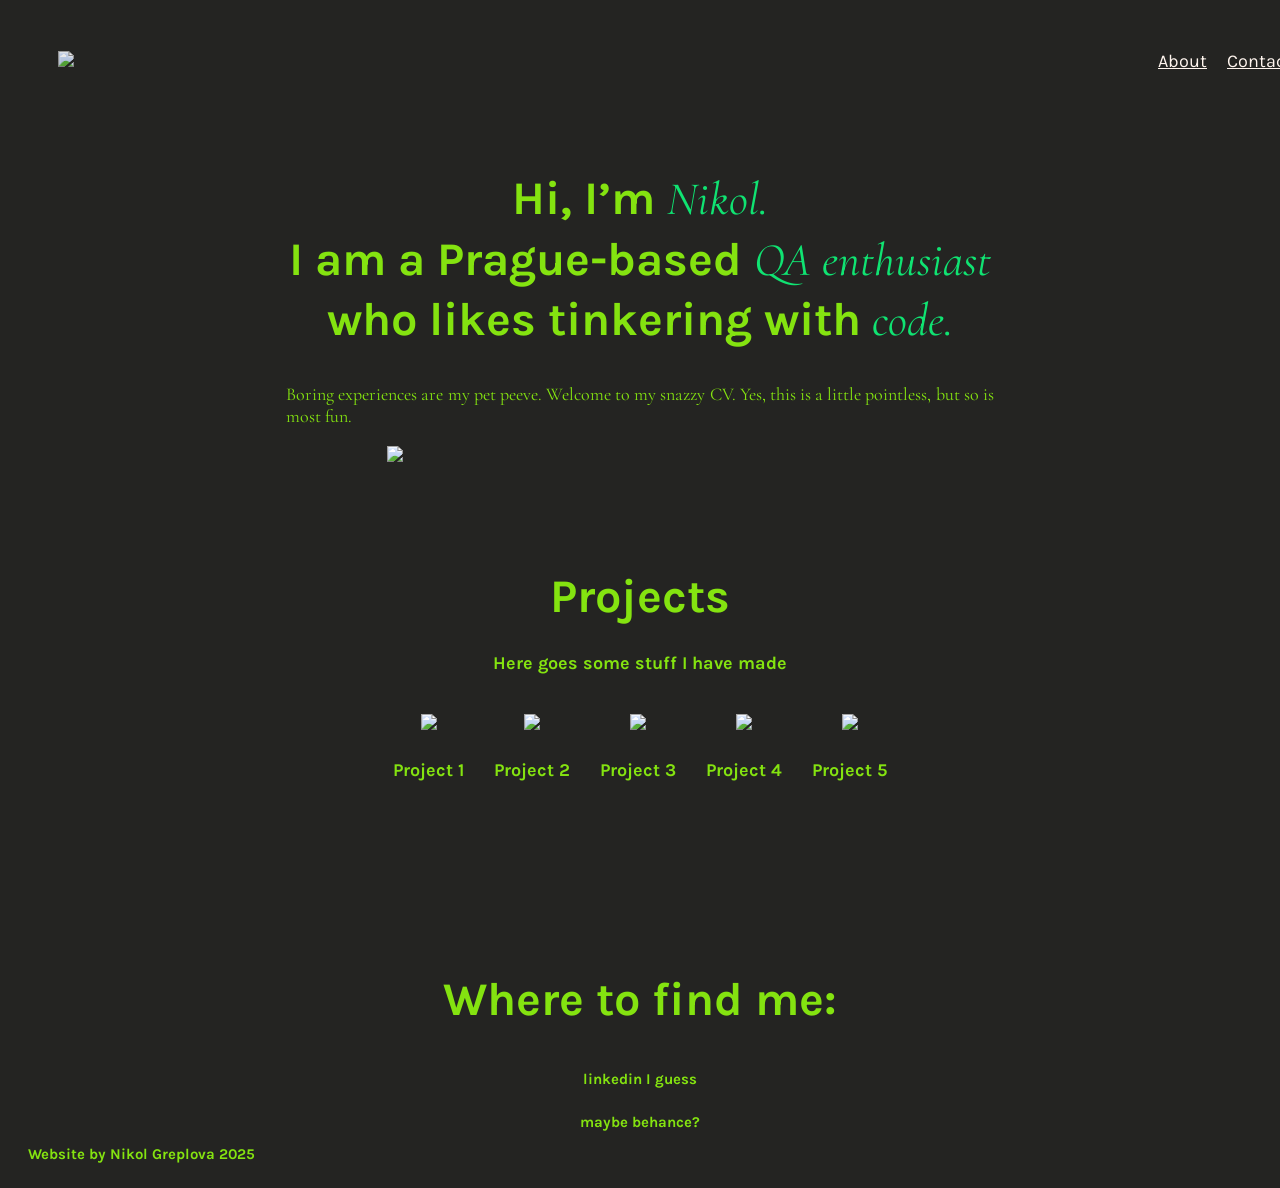
==== index.html @ 8e893d3a "Restart" ====
<!DOCTYPE html>
<html>
<head>
  <link href="./resources/css/index.css" type="text/css" rel="stylesheet">
  <link rel="preconnect" href="https://fonts.googleapis.com">
  <link rel="preconnect" href="https://fonts.gstatic.com" crossorigin>
  <link href="https://fonts.googleapis.com/css2?family=Cormorant+Garamond:ital,wght@0,300..700;1,300..700&family=Karla:ital,wght@0,200..800;1,200..800&display=swap" rel="stylesheet">
  <title>Nikol Greplova | QA Engineer</title>
</head>
<body>

  <div class="header">
    <div class="logo">
    <img src="../teacozy/resources/images/img-tea-cozy-logo.png"/>
    </div>
    <div class="links">
      <a href="#mission">About</a>
      <a href="#featured">Contact</a>
      <!-- <a href="#location">Locations</a> -->
    </div>
  </div>

  <main>
    <div id="mission">
        <div class="mission-text">
            <h2>Hi, I’m <span class="highlight">Nikol.</span><br> I am a Prague-based <span class="highlight">QA enthusiast</span><br> who likes tinkering with<span class="highlight"> code.</span></h2>
            <p>Boring experiences are my pet peeve. Welcome to my snazzy CV. Yes, this is a little pointless, but so is most fun.</p>
        </div>
    </div> <div id="divider"> <div class="divider-image"> <img src="/resources/wave.png"/>
        </div>
    </div>

    <div class="featured-container">
    <div id="featured">
      <h2>Projects</h2>
      <h4>Here goes some stuff I have made</h4>

      <div class="gallery">
        <div class="gallery-item">
            <img src="./resources/images/img-berryblitz.jpg"/>
            <h4>Project 1</h4>
        </div>
        <div class="gallery-item">
            <img src="./resources/images/img-spiced-rum.jpg"/>
            <h4>Project 2</h4>
        </div>
        <div class="gallery-item">
            <img src="./resources/images/img-donut.jpg">
            <h4>Project 3</h4>
        </div>
        <div class="gallery-item">
            <img src="./resources/images/img-myrtle-ave.jpg"/>
            <h4>Project 4</h4>
            </div> <div class="gallery-item">
                <img src="./resources/images/img-bedford-bizarre.jpg"/>
            <h4>Project 5</h4>
        </div>
      </div>
    </div></div>
    <div class="contact">
        <h2>Where to find me:</h2>
        <h5>linkedin I guess</h5>
        <h5>maybe behance?</h5>
    </div>
  </main>

  <footer>
    <h5>Website by Nikol Greplova 2025</h5>
  </footer>

</body>
</html>
---- resources/css/index.css ----
html {
    font-family: 'Karla';
    color: #84e310;
    font-size: 18px;
    background-color: #242422;
}

body {
    margin-top: 0px;
}

.highlight {
    font-family: 'Cormorant Garamond', serif;
    font-weight: 400;
    font-style: italic;
    color: #10e372
}

h2 {
    font-size: 2.6em;
    line-height: 1.3;
}

p {
    font-family: 'Cormorant Garamond';
}

/* Nav bar header: */

.header {
    width: 100%;
    height: auto;
    display: inline-flex;
    background-color: #242422;
    /* border-bottom: 1px solid #10e372; */
    justify-content: space-between;
    align-items: center;
    position: static;
    padding: 40px;
    /* z-index: 10; */
}

.logo img {
    height: 50px;
    opacity: 0.9;
    align-items: center;
    padding-left: 10px;
}

.links {
    display: inline-flex;
    justify-content: space-between;
    align-items: center;
    padding-right: 10px;
}

.links a {
    padding: 10px;
    color: seashell;
}

/* Mission section */

#mission {
    /* padding-top: 20px; */
    display: flex;
    justify-content: center;
}

.mission-text {
    display: flex;
    flex-direction: column;
    justify-content: center;
    align-items: center;
    text-align: center;
    width: 70%;
    height: fit-content;
    /* padding: 5%; */
    background-color:#242422;
}

.mission-text p {
    width: 80%;
    text-align: justify;
}

.mission-text h2 {
    margin-top: 1em;
    margin-bottom: 0.3em;
}

/* Little Image divider */

#divider {
    display:flex;
    justify-content: center;
    align-items: center;
    width: 100%;
    height: fit-content;
}

.divider-image {
    width: 40%;
    height: fit-content;
}

.divider-image img {
    justify-content: center;
    max-width: 100%;
    height: auto;
}

/* Featured section */

.featured-container {
    display: flex;
    width: 100%;
    justify-content: center;
}

#featured {
    margin-top: 100px;
    display: flex;
    justify-content: center;
    flex-direction: column;
    text-align: center;
    width: 1000px;
    align-content: center;
    align-items: center;
}

#featured h2 {
    margin: 0;
}

#featured h3 {
    margin-top: 10px;
}

.gallery {
    display: inline-flex;
    justify-content: center;
    flex-wrap: wrap;
    align-content: center;
    margin-bottom: 100px;
}

.gallery-item {
    justify-content: center;
    padding: 15px;
}

.gallery-item img {
    width: 300px;
}

/* Locations */

#location {
    display: flex;
    width: 100%;
    justify-content: center;
}

.location-image {
    display: flex;
    flex-direction: column;
    justify-content: center;
    text-align: center;
    background-image: url("../images/img-locations-background.jpg");
    height: 500px;
    width: 1200px;
}

.location-boxes {
    display: inline-flex;
    justify-content: center;
    
}

.loc-text {
    width: 300px;
    padding: 20px;
    margin: 20px;
    background-color: #242422;
}

/* Contact info: */

.contact {
    text-align: center;
    margin-top: 50px;
    height: 150px;
}

/* Footer: */
footer {
    padding-left: 20px;
    text-align: left;
}
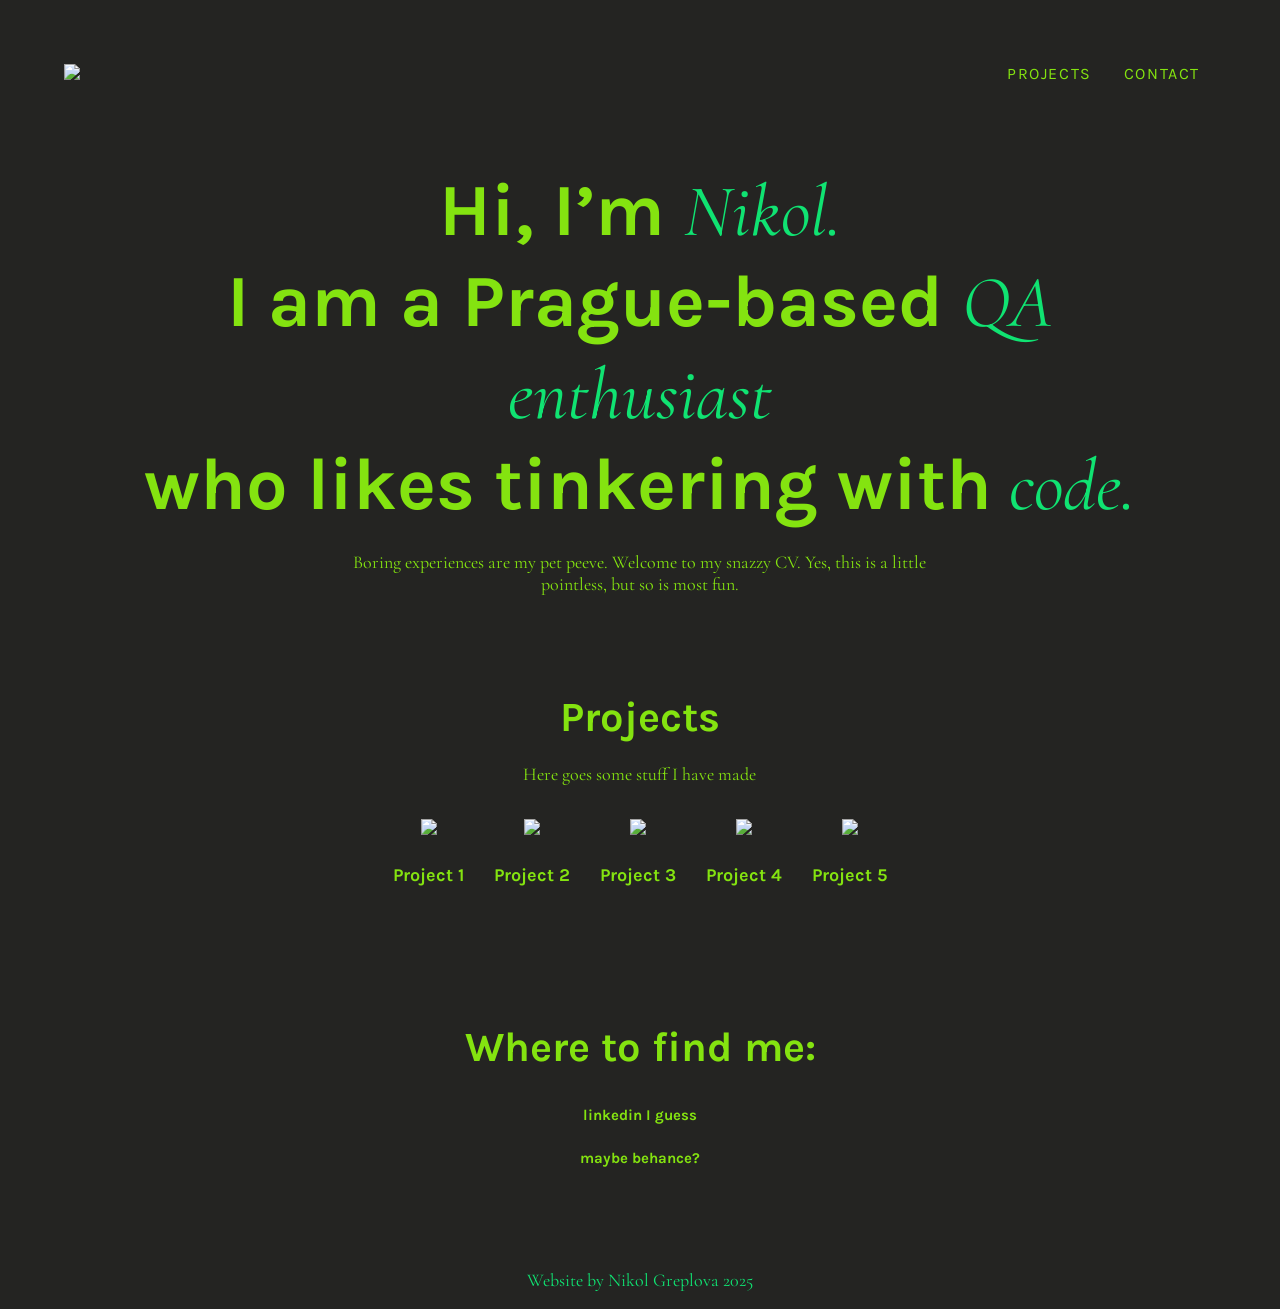
==== commit 312c7b35: "Restructuring CSS file" ====
--- a/index.html
+++ b/index.html
@@ -14,58 +14,60 @@
     <img src="../teacozy/resources/images/img-tea-cozy-logo.png"/>
     </div>
     <div class="links">
-      <a href="#mission">About</a>
-      <a href="#featured">Contact</a>
+      <a href="#projects">PROJECTS</a>
+      <a href="#contact">CONTACT</a>
       <!-- <a href="#location">Locations</a> -->
     </div>
   </div>
 
   <main>
-    <div id="mission">
-        <div class="mission-text">
-            <h2>Hi, I’m <span class="highlight">Nikol.</span><br> I am a Prague-based <span class="highlight">QA enthusiast</span><br> who likes tinkering with<span class="highlight"> code.</span></h2>
+    <div id="about">
+        <div class="block">
+            <h1>Hi, I’m <span class="highlight">Nikol.</span><br> I am a Prague-based <span class="highlight">QA enthusiast</span><br> who likes tinkering with<span class="highlight"> code.</span></h2>
             <p>Boring experiences are my pet peeve. Welcome to my snazzy CV. Yes, this is a little pointless, but so is most fun.</p>
         </div>
-    </div> <div id="divider"> <div class="divider-image"> <img src="/resources/wave.png"/>
+    </div> 
+
+    <div id="projects">
+        <div class="block">
+          <h2>Projects</h2>
+          <p>Here goes some stuff I have made</p>
+
+          <div class="gallery">
+            <div class="gallery-item">
+                <img src="./resources/images/img-berryblitz.jpg"/>
+                <h4>Project 1</h4>
+            </div>
+            <div class="gallery-item">
+                <img src="./resources/images/img-spiced-rum.jpg"/>
+                <h4>Project 2</h4>
+            </div>
+            <div class="gallery-item">
+                <img src="./resources/images/img-donut.jpg">
+                <h4>Project 3</h4>
+            </div>
+            <div class="gallery-item">
+                <img src="./resources/images/img-myrtle-ave.jpg"/>
+                <h4>Project 4</h4>
+            </div> <div class="gallery-item">
+                <img src="./resources/images/img-bedford-bizarre.jpg"/>
+                <h4>Project 5</h4>
+            </div>
+          </div>
+
         </div>
     </div>
 
-    <div class="featured-container">
-    <div id="featured">
-      <h2>Projects</h2>
-      <h4>Here goes some stuff I have made</h4>
-
-      <div class="gallery">
-        <div class="gallery-item">
-            <img src="./resources/images/img-berryblitz.jpg"/>
-            <h4>Project 1</h4>
-        </div>
-        <div class="gallery-item">
-            <img src="./resources/images/img-spiced-rum.jpg"/>
-            <h4>Project 2</h4>
-        </div>
-        <div class="gallery-item">
-            <img src="./resources/images/img-donut.jpg">
-            <h4>Project 3</h4>
-        </div>
-        <div class="gallery-item">
-            <img src="./resources/images/img-myrtle-ave.jpg"/>
-            <h4>Project 4</h4>
-            </div> <div class="gallery-item">
-                <img src="./resources/images/img-bedford-bizarre.jpg"/>
-            <h4>Project 5</h4>
-        </div>
-      </div>
-    </div></div>
-    <div class="contact">
+    <div id="contact">
         <h2>Where to find me:</h2>
         <h5>linkedin I guess</h5>
         <h5>maybe behance?</h5>
     </div>
+
   </main>
 
   <footer>
-    <h5>Website by Nikol Greplova 2025</h5>
+    <p>Website by Nikol Greplova 2025</p>
   </footer>
 
 </body>
--- a/resources/css/index.css
+++ b/resources/css/index.css
@@ -1,140 +1,121 @@
+:root {
+    --font-main: 'Karla', sans-serif;
+    --font-secondary: 'Cormorant Garamond';
+    --color-background: #242422;
+    --color-primary: #84e310;
+    --color-secondary: #10e372;
+}
+
 html {
-    font-family: 'Karla';
-    color: #84e310;
-    font-size: 18px;
-    background-color: #242422;
+    font-size: 100%; /*Accessibility thing, respects users preferences, 16px by default*/
 }
 
 body {
-    margin-top: 0px;
+    margin: 0px;
+    font-family: var(--font-main);
+    font-size: 1.125rem; 
+    color: var(--color-primary);
+    background-color: var(--color-background);
+    text-align: center;
 }
 
 .highlight {
-    font-family: 'Cormorant Garamond', serif;
+    font-family: var(--font-secondary);
     font-weight: 400;
     font-style: italic;
-    color: #10e372
+    color: var(--color-secondary)
+}
+
+h1 {
+    font-size: 4.6rem;
+    line-height: 5.7rem;
 }
 
 h2 {
-    font-size: 2.6em;
-    line-height: 1.3;
+    font-size: 2.6rem;
 }
 
 p {
-    font-family: 'Cormorant Garamond';
+    font-family: var(--font-secondary);
 }
 
 /* Nav bar header: */
 
 .header {
-    width: 100%;
     height: auto;
-    display: inline-flex;
-    background-color: #242422;
-    /* border-bottom: 1px solid #10e372; */
+    display: flex;
     justify-content: space-between;
     align-items: center;
     position: static;
-    padding: 40px;
-    /* z-index: 10; */
+    padding: 3rem;
 }
 
 .logo img {
     height: 50px;
-    opacity: 0.9;
-    align-items: center;
-    padding-left: 10px;
+    padding-left: 1rem;
 }
 
 .links {
     display: inline-flex;
     justify-content: space-between;
     align-items: center;
-    padding-right: 10px;
+    padding-right: 1rem;
 }
 
 .links a {
-    padding: 10px;
-    color: seashell;
+    color: var(--color-primary);
+    text-decoration: none;
+    font-family: var(--font-main);
+    font-size: 1rem;
+    letter-spacing: 0.1rem;
+    padding: 1rem;
 }
 
-/* Mission section */
-
-#mission {
-    /* padding-top: 20px; */
-    display: flex;
-    justify-content: center;
+.links a:hover {
+    color: var(--color-secondary);
 }
 
-.mission-text {
+/* General block styling */
+
+.block {
     display: flex;
     flex-direction: column;
     justify-content: center;
     align-items: center;
     text-align: center;
-    width: 70%;
+    width: 80%;
     height: fit-content;
-    /* padding: 5%; */
     background-color:#242422;
 }
 
-.mission-text p {
-    width: 80%;
-    text-align: justify;
+.block p {
+    width: 60%;
 }
 
-.mission-text h2 {
-    margin-top: 1em;
-    margin-bottom: 0.3em;
-}
 
-/* Little Image divider */
+/* About section */
 
-#divider {
-    display:flex;
-    justify-content: center;
-    align-items: center;
-    width: 100%;
-    height: fit-content;
-}
-
-.divider-image {
-    width: 40%;
-    height: fit-content;
-}
-
-.divider-image img {
-    justify-content: center;
-    max-width: 100%;
-    height: auto;
-}
-
-/* Featured section */
-
-.featured-container {
+#about {
     display: flex;
-    width: 100%;
     justify-content: center;
 }
 
-#featured {
-    margin-top: 100px;
+#about h1 {
+    margin-top: 1.2rem;
+    margin-bottom: 0.1rem;
+}
+
+
+/* Projects section */
+
+#projects {
     display: flex;
     justify-content: center;
-    flex-direction: column;
-    text-align: center;
-    width: 1000px;
-    align-content: center;
-    align-items: center;
 }
 
-#featured h2 {
-    margin: 0;
-}
-
-#featured h3 {
-    margin-top: 10px;
+#projects h2 {
+    margin-top: 5rem;
+    margin-bottom: 0.3rem;
 }
 
 .gallery {
@@ -142,7 +123,7 @@
     justify-content: center;
     flex-wrap: wrap;
     align-content: center;
-    margin-bottom: 100px;
+    margin-bottom: 3rem;
 }
 
 .gallery-item {
@@ -154,40 +135,9 @@
     width: 300px;
 }
 
-/* Locations */
-
-#location {
-    display: flex;
-    width: 100%;
-    justify-content: center;
-}
-
-.location-image {
-    display: flex;
-    flex-direction: column;
-    justify-content: center;
-    text-align: center;
-    background-image: url("../images/img-locations-background.jpg");
-    height: 500px;
-    width: 1200px;
-}
-
-.location-boxes {
-    display: inline-flex;
-    justify-content: center;
-    
-}
-
-.loc-text {
-    width: 300px;
-    padding: 20px;
-    margin: 20px;
-    background-color: #242422;
-}
-
 /* Contact info: */
 
-.contact {
+#contact {
     text-align: center;
     margin-top: 50px;
     height: 150px;
@@ -195,6 +145,7 @@
 
 /* Footer: */
 footer {
-    padding-left: 20px;
-    text-align: left;
+    margin-top: 6rem;
+    color: var(--color-secondary);
+    font-family: var(--font-secondary);
 }
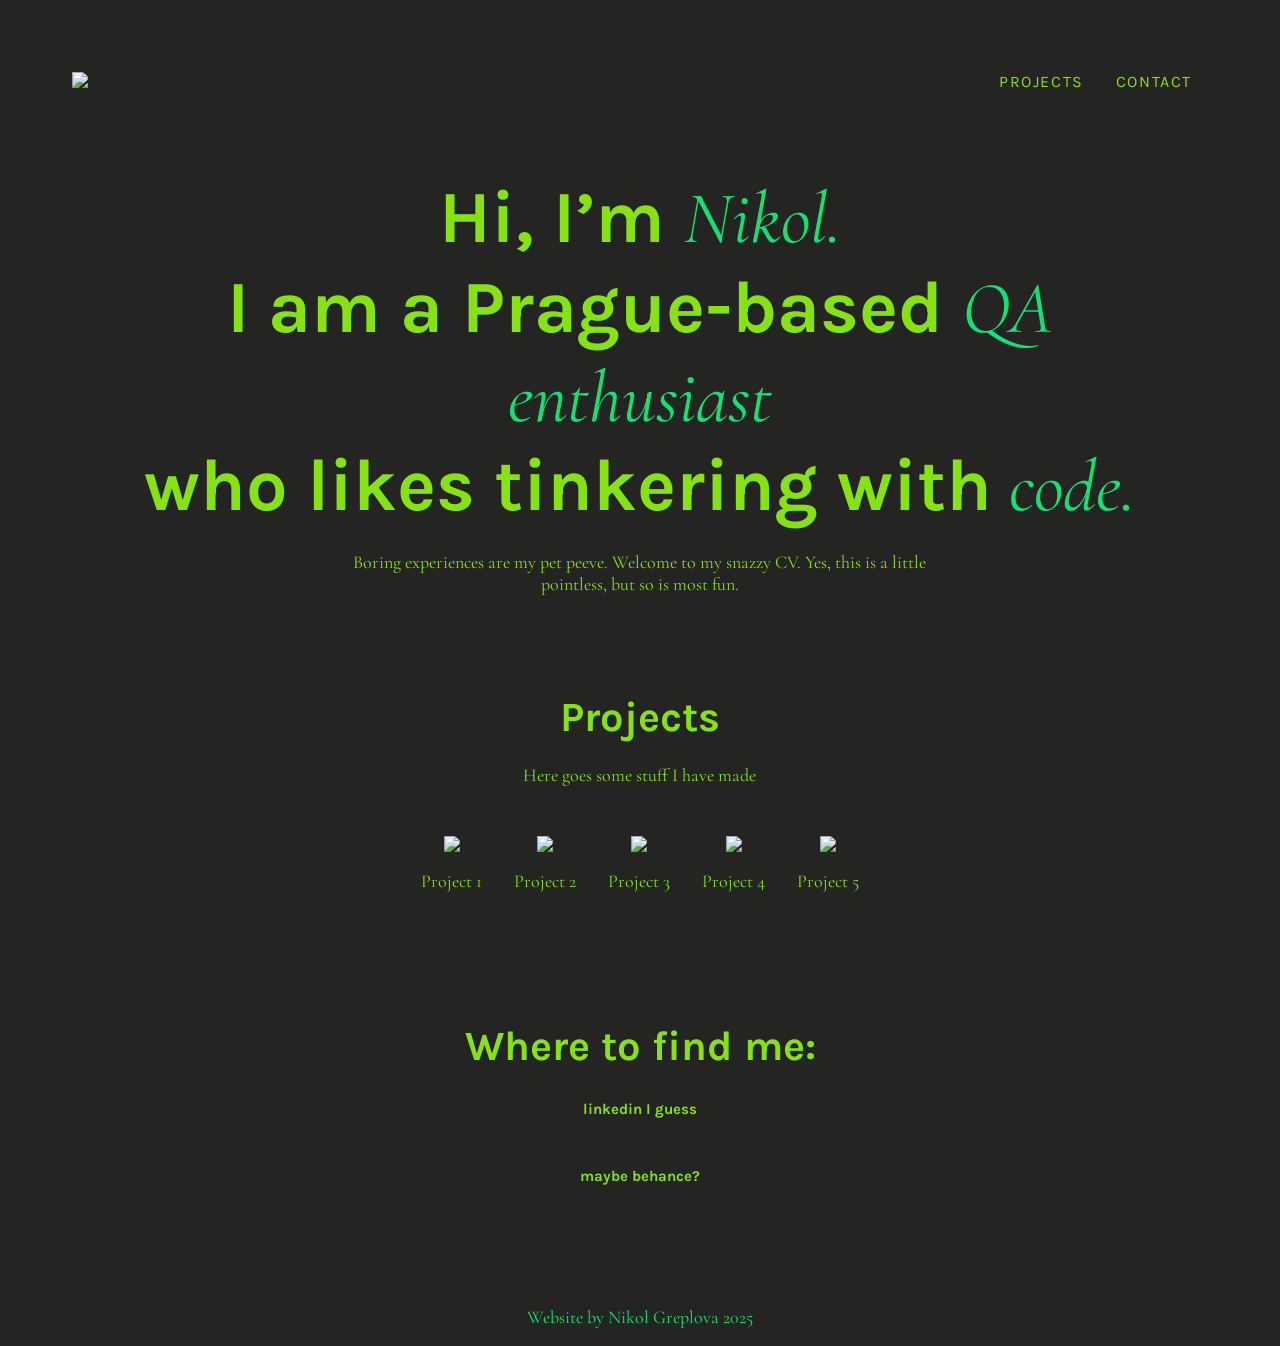
==== commit 6001b5a6: "Small CSS fixes" ====
--- a/index.html
+++ b/index.html
@@ -36,22 +36,22 @@
           <div class="gallery">
             <div class="gallery-item">
                 <img src="./resources/images/img-berryblitz.jpg"/>
-                <h4>Project 1</h4>
+                <p>Project 1</p>
             </div>
             <div class="gallery-item">
                 <img src="./resources/images/img-spiced-rum.jpg"/>
-                <h4>Project 2</h4>
+                <p>Project 2</p>
             </div>
             <div class="gallery-item">
                 <img src="./resources/images/img-donut.jpg">
-                <h4>Project 3</h4>
+                <p>Project 3</p>
             </div>
             <div class="gallery-item">
                 <img src="./resources/images/img-myrtle-ave.jpg"/>
-                <h4>Project 4</h4>
+                <p>Project 4</p>
             </div> <div class="gallery-item">
                 <img src="./resources/images/img-bedford-bizarre.jpg"/>
-                <h4>Project 5</h4>
+                <p>Project 5</p>
             </div>
           </div>
 
--- a/resources/css/index.css
+++ b/resources/css/index.css
@@ -11,7 +11,6 @@
 }
 
 body {
-    margin: 0px;
     font-family: var(--font-main);
     font-size: 1.125rem; 
     color: var(--color-primary);
@@ -28,11 +27,13 @@
 
 h1 {
     font-size: 4.6rem;
-    line-height: 5.7rem;
+    line-height: 1.2;
 }
 
 h2 {
     font-size: 2.6rem;
+    margin-top: 5rem;
+    margin-bottom: 0.3rem;
 }
 
 p {
@@ -46,12 +47,11 @@
     display: flex;
     justify-content: space-between;
     align-items: center;
-    position: static;
     padding: 3rem;
 }
 
 .logo img {
-    height: 50px;
+    height: auto;
     padding-left: 1rem;
 }
 
@@ -68,11 +68,12 @@
     font-family: var(--font-main);
     font-size: 1rem;
     letter-spacing: 0.1rem;
-    padding: 1rem;
+    padding: 1rem; /* Space between individual items */
 }
 
 .links a:hover {
     color: var(--color-secondary);
+    transition: color 0.2s ease-in-out;
 }
 
 /* General block styling */
@@ -80,70 +81,57 @@
 .block {
     display: flex;
     flex-direction: column;
-    justify-content: center;
     align-items: center;
-    text-align: center;
-    width: 80%;
+    margin: 0 auto; /* Centering block element itself */
+    width: 80%; /* Later remake to max width limit with media responsive width */
     height: fit-content;
-    background-color:#242422;
 }
 
 .block p {
-    width: 60%;
+    width: 60%; /* Aesthetic decision */
 }
 
-
 /* About section */
-
-#about {
-    display: flex;
-    justify-content: center;
-}
 
 #about h1 {
     margin-top: 1.2rem;
     margin-bottom: 0.1rem;
 }
 
-
 /* Projects section */
-
-#projects {
-    display: flex;
-    justify-content: center;
-}
-
-#projects h2 {
-    margin-top: 5rem;
-    margin-bottom: 0.3rem;
-}
 
 .gallery {
     display: inline-flex;
     justify-content: center;
     flex-wrap: wrap;
+    gap: 2rem;
     align-content: center;
-    margin-bottom: 3rem;
+    margin: 2rem;
 }
 
 .gallery-item {
+    height: auto;
+    display: flex;
+    align-items: center;
+    flex-direction: column;
     justify-content: center;
-    padding: 15px;
 }
 
-.gallery-item img {
-    width: 300px;
+.gallery-item p {
+    width: auto;
 }
 
 /* Contact info: */
 
 #contact {
+    display: flex;
+    justify-content: center;
+    flex-direction: column;
     text-align: center;
-    margin-top: 50px;
-    height: 150px;
 }
 
 /* Footer: */
+
 footer {
     margin-top: 6rem;
     color: var(--color-secondary);
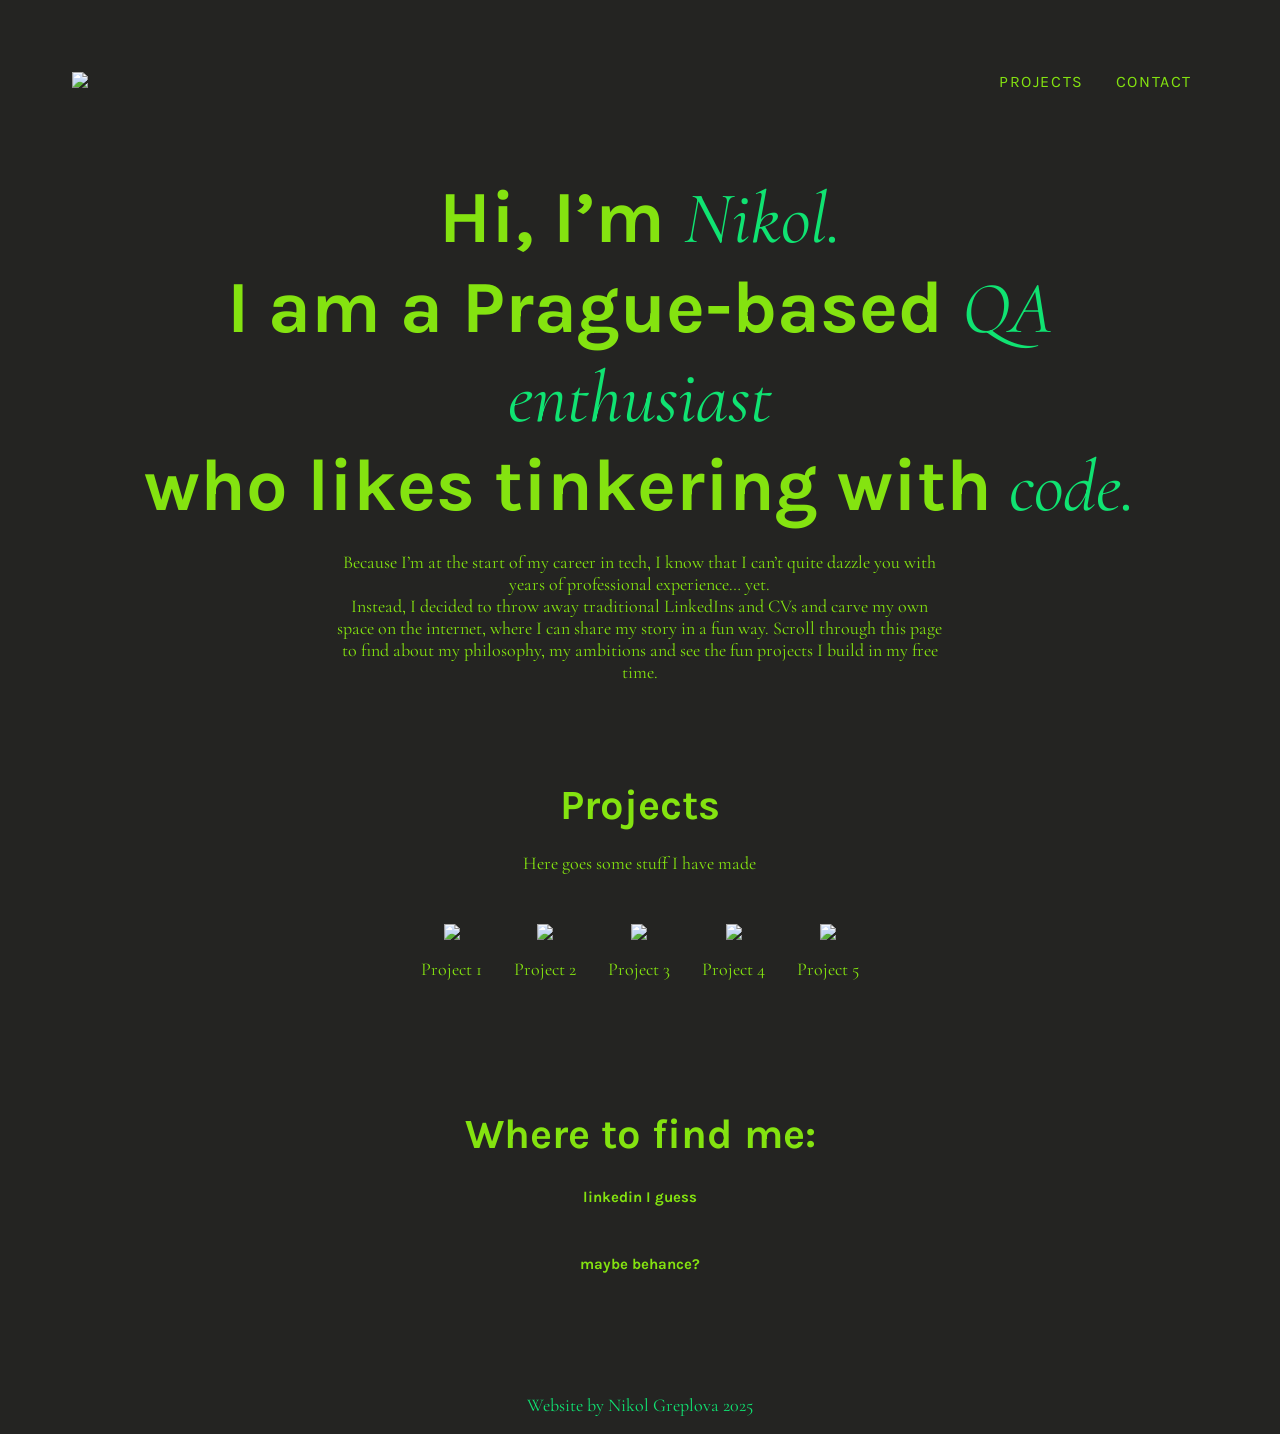
==== commit cdbfda7f: "Copy changes" ====
--- a/index.html
+++ b/index.html
@@ -24,7 +24,7 @@
     <div id="about">
         <div class="block">
             <h1>Hi, I’m <span class="highlight">Nikol.</span><br> I am a Prague-based <span class="highlight">QA enthusiast</span><br> who likes tinkering with<span class="highlight"> code.</span></h2>
-            <p>Boring experiences are my pet peeve. Welcome to my snazzy CV. Yes, this is a little pointless, but so is most fun.</p>
+            <p>Because I’m at the start of my career in tech, I know that I can’t quite dazzle you with years of professional experience… yet. <br>Instead, I decided to throw away traditional LinkedIns and CVs and carve my own space on the internet, where I can share my story in a fun way. Scroll through this page to find about my philosophy, my ambitions and see the fun projects I build in my free time.</p>
         </div>
     </div> 
 
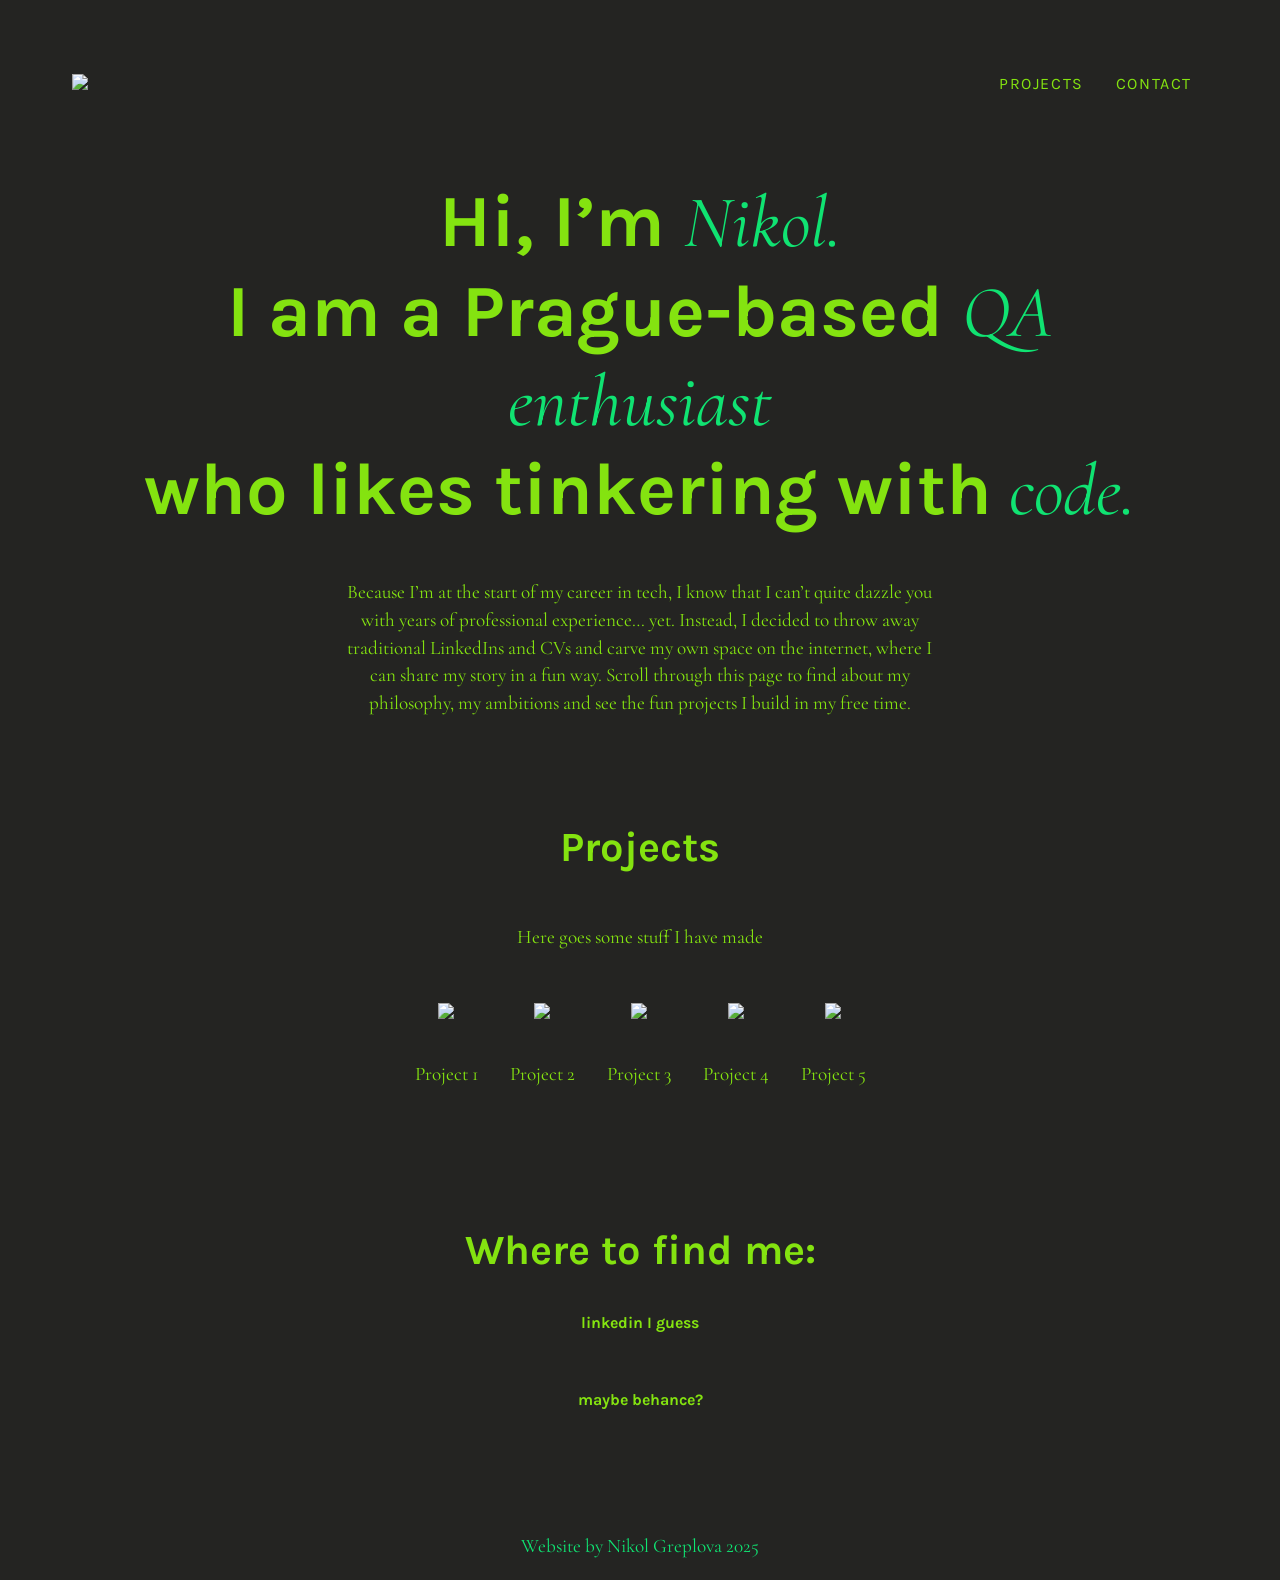
==== commit a41cc677: "Typography changes" ====
--- a/index.html
+++ b/index.html
@@ -24,7 +24,7 @@
     <div id="about">
         <div class="block">
             <h1>Hi, I’m <span class="highlight">Nikol.</span><br> I am a Prague-based <span class="highlight">QA enthusiast</span><br> who likes tinkering with<span class="highlight"> code.</span></h2>
-            <p>Because I’m at the start of my career in tech, I know that I can’t quite dazzle you with years of professional experience… yet. <br>Instead, I decided to throw away traditional LinkedIns and CVs and carve my own space on the internet, where I can share my story in a fun way. Scroll through this page to find about my philosophy, my ambitions and see the fun projects I build in my free time.</p>
+            <p>Because I’m at the start of my career in tech, I know that I can’t quite dazzle you with years of professional experience… yet. Instead, I decided to throw away traditional LinkedIns and CVs and carve my own space on the internet, where I can share my story in a fun way. Scroll through this page to find about my philosophy, my ambitions and see the fun projects I build in my free time.</p>
         </div>
     </div> 
 
--- a/resources/css/index.css
+++ b/resources/css/index.css
@@ -12,7 +12,8 @@
 
 body {
     font-family: var(--font-main);
-    font-size: 1.125rem; 
+    font-size: 1.2rem; 
+    line-height: 1.45;
     color: var(--color-primary);
     background-color: var(--color-background);
     text-align: center;
@@ -88,6 +89,7 @@
 }
 
 .block p {
+    margin-top: 2.6rem;
     width: 60%; /* Aesthetic decision */
 }
 
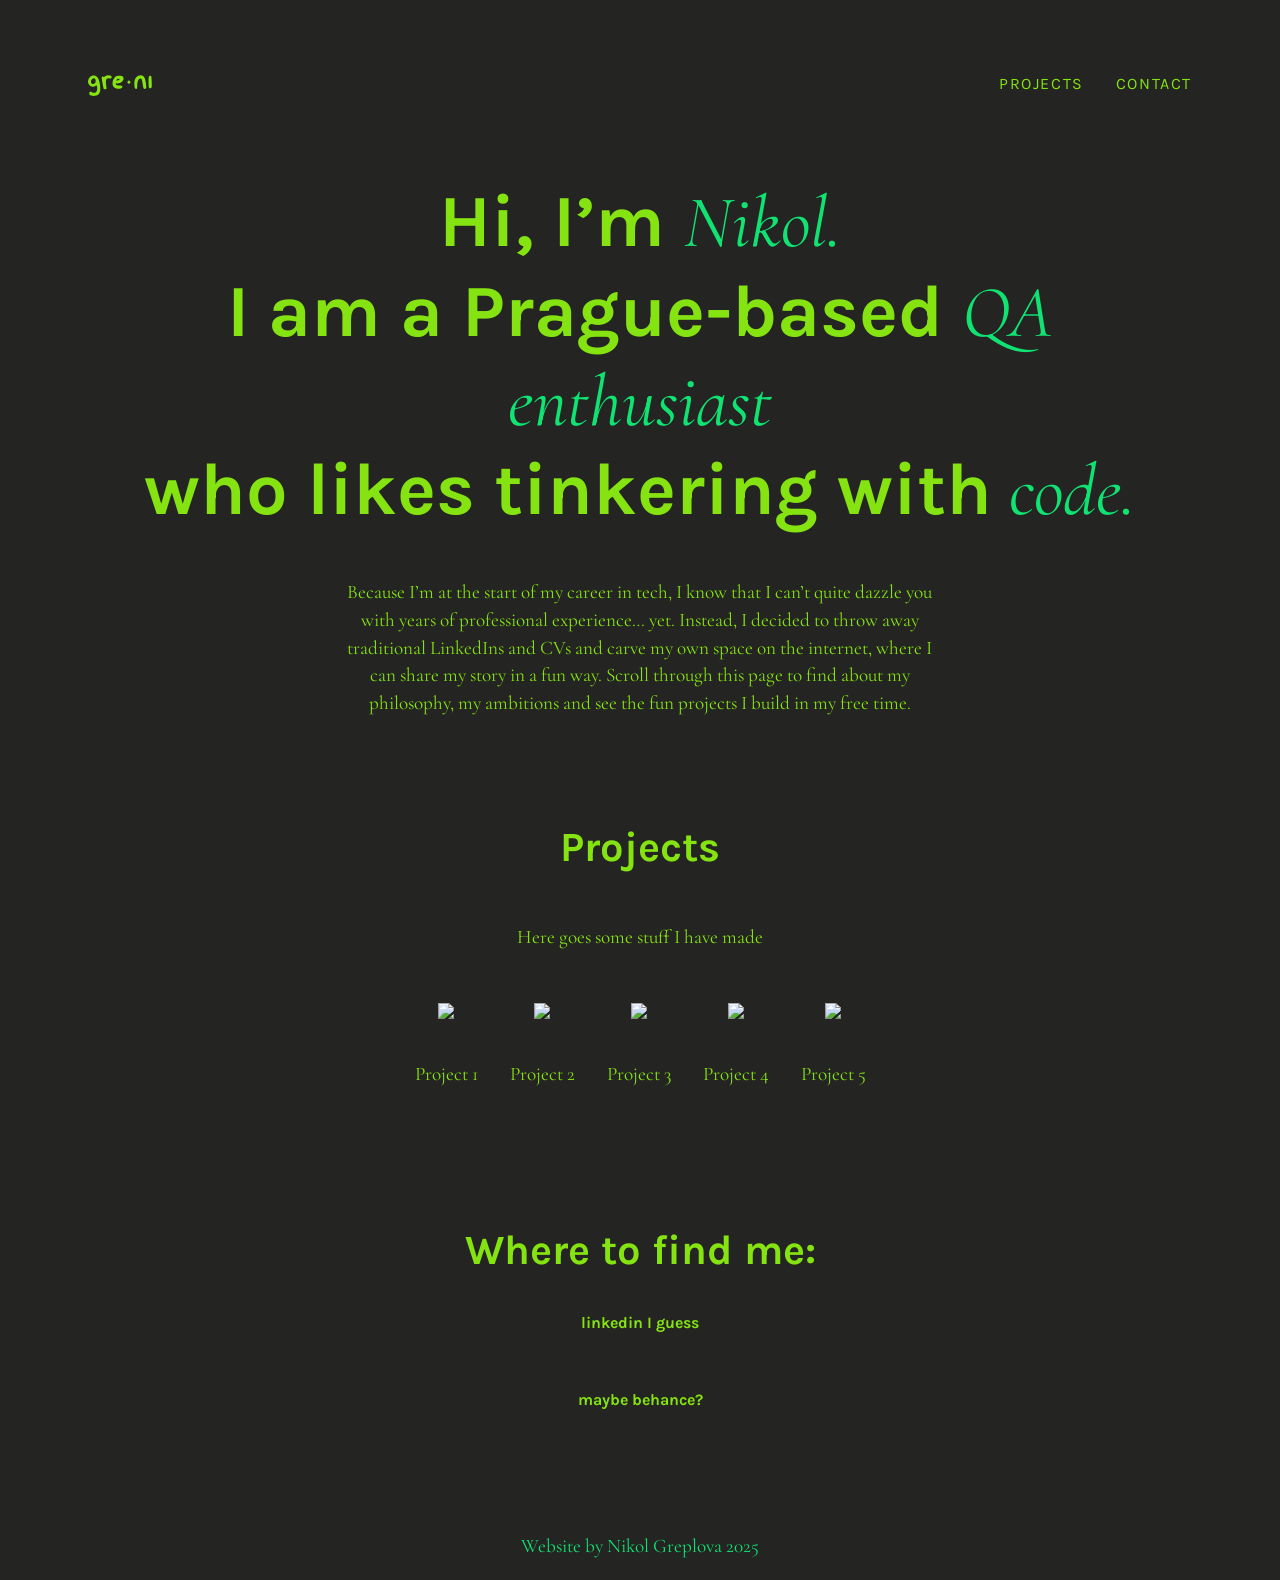
==== commit 1af18cc5: "Logo" ====
--- a/index.html
+++ b/index.html
@@ -11,7 +11,13 @@
 
   <div class="header">
     <div class="logo">
-    <img src="../teacozy/resources/images/img-tea-cozy-logo.png"/>
+      <svg height="321" viewBox="0 0 985 321" xmlns="http://www.w3.org/2000/svg"><path d="M897.804 159.214C898.353 167.64 898.812 175.609 899.426 183.567C899.884 189.498 899.063 195.234 896.834 200.695C892.712 210.794 882.401 214.535 869.256 211.004C861.681 208.97 856.898 204.609 855.121 196.621C848.979 169.009 844.749 141.068 840.265 113.166C837.944 98.7217 835.333 84.324 831.986 70.0774C831.232 66.865 830.315 63.6408 828.409 60.8041C820.236 48.6419 810.422 46.3634 797.466 53.3568C780.365 62.5881 771.66 77.7475 766.82 95.7974C761.429 115.9 760.2 136.476 759.914 157.131C759.743 169.455 759.915 181.779 757.818 193.98C757.425 196.265 756.736 198.504 756.098 200.74C754.54 206.209 751.71 210.484 745.566 211.414C738.679 212.456 732.614 211.053 728.169 205.231C721.757 196.833 719.615 186.838 718.32 176.759C715.217 152.597 713.736 128.306 716.337 104.014C719.201 77.252 726.277 51.882 745.227 31.5658C763.431 12.0494 786.33 1.54649 812.82 0.0889703C835.055 -1.13442 851.495 10.3797 864.708 27.171C877.336 43.218 882.701 62.2972 886.733 81.7915C891.99 107.207 895.11 132.953 897.804 159.214Z" />
+      <path d="M952.804 200.436C940.685 195.144 938.511 184.373 937.315 173.486C933.269 136.658 933.881 99.6715 934.598 62.7232C934.829 50.8073 935.466 38.7879 938.245 27.0555C940.972 15.543 952.974 7.62813 964.451 10.0958C970.798 11.4606 975.045 15.3454 976.91 21.729C979.498 30.5889 980.112 39.7832 980.621 48.849C982.768 87.0608 985.007 125.281 984.743 163.583C984.692 171.07 984.655 178.627 982.435 185.85C978.318 199.242 967.685 204.484 952.804 200.436Z" />
+      <path d="M654.869 100.921C659.17 116.456 649.019 129.367 632.381 130.379C623.05 130.946 615.762 127.817 610.888 119.735C606.09 111.781 607.768 104.076 612.282 96.6925C616.984 89.0014 622.389 81.2203 632.546 82.0628C643.686 82.987 650.347 90.7661 654.869 100.921Z" />
+      <path d="M139.936 181.293C138.944 174.428 137.412 168.128 135.517 161.92C135.042 160.364 134.631 158.694 133.17 157.408C130.539 157.176 128.669 159.082 126.581 160.252C112.902 167.918 99.2421 175.635 83.4103 178.012C55.147 182.254 32.8655 171.76 16.7938 148.936C-6.50326 115.85 -4.34611 81.7988 15.7767 48.119C26.6152 29.9785 41.149 15.4593 61.3218 7.78967C85.6517 -1.46046 122.584 0.925102 145.405 30.7399C158.134 47.3706 166.639 65.5691 171.968 85.5909C177.914 107.93 183.807 130.277 186.716 153.263C189.822 177.799 189.62 202.429 188.402 227.072C187.958 236.068 186.752 244.986 184.621 253.723C177.374 283.436 159.071 303.463 130.331 313.401C102.592 322.993 74.51 323.05 46.5074 313.959C42.5272 312.667 38.8122 310.82 35.2211 308.675C17.8371 298.29 15.7126 278.6 23.3976 263.742C27.8152 255.201 36.4875 253.015 46.7351 257.385C53.1667 260.127 59.502 263.131 66.0533 265.549C78.0425 269.975 90.3345 272.2 103.254 270.552C114.261 269.149 122.657 263.989 128.748 254.884C136.417 243.423 140.448 230.764 141.581 217.024C142.561 205.16 141.687 193.436 139.936 181.293ZM69.5701 134.362C76.4248 136.333 83.0452 135.723 89.5086 132.713C96.8064 129.314 103.572 125.171 109.396 119.532C115.439 113.68 118.721 106.783 118.702 98.229C118.668 83.4743 116.096 69.3804 108.245 56.6656C103.007 48.1817 94.9908 44.488 86.5957 47.5881C63.9136 55.9641 43.2577 73.2375 45.9256 103.993C47.1703 118.341 56.171 130.879 69.5701 134.362Z" />
+      <path d="M517.639 198.971C509.005 207.079 499.507 211.077 487.586 210.609C466.225 209.772 444.954 208.864 424.826 200.788C397.302 189.745 382.518 168.923 379.379 139.728C375.323 101.996 386.262 68.3761 408.09 37.9155C421.878 18.6753 441.386 9.70588 464.37 7.93388C483.269 6.47688 501.794 8.82435 520.076 14.2982C549.182 23.0127 554.342 46.6345 545.403 68.567C535.174 93.6627 515.925 110.45 490.785 120.409C477.537 125.656 463.684 126.909 449.569 126.434C443.744 126.238 437.907 126.317 432.078 126.41C428.335 126.469 426.79 128.192 427.455 132.213C429.825 146.567 435.181 152.411 449.357 155.86C463.191 159.226 477.392 159.269 491.439 160.712C502.194 161.818 513.024 162.671 523.207 166.652C532.91 170.446 534.769 176.618 529.323 185.559C526.252 190.601 522.112 194.691 517.639 198.971ZM469.673 76.5182C476.461 73.0187 483.566 69.9837 489.149 64.584C492.606 61.2403 492.019 58.9237 487.468 57.3426C481.82 55.3797 475.908 55.9148 470.168 56.4558C457.139 57.6836 446.356 63.3429 438.595 74.1275C437.375 75.8223 435.437 77.6962 436.474 79.919C437.659 82.4589 440.436 82.5884 442.971 82.7088C452.186 83.1464 460.666 80.3696 469.673 76.5182Z" />
+      <path d="M285.271 205.369C284.637 212.705 283.004 214.891 276.471 216.834C266.314 219.855 256.68 217.621 247.462 213.28C242.208 210.807 240.201 205.691 238.805 200.429C235.35 187.401 232.872 174.159 230.491 160.908C226.228 137.184 221.953 113.458 218.094 89.6652C215.383 72.9507 211.555 56.3216 211.55 39.2923C211.545 24.5786 221.007 18.0915 234.87 22.7586C237.374 23.6018 239.934 24.6235 242.078 26.1212C246.252 29.0367 249.153 28.8019 253.343 25.1996C269.11 11.6464 286.505 0.849308 308.107 0.0894201C323.88 -0.465359 339.47 1.45597 353.713 8.82434C367.883 16.1548 369.795 37.6388 357.6 47.7548C351.075 53.1673 343.686 52.1489 336.19 50.9699C325.696 49.3193 315.278 47.0715 304.506 49.271C291.014 52.0257 282.715 59.9518 279.151 73.1301C275.309 87.3351 275.606 101.797 276.375 116.286C277.601 139.401 282.437 162.082 284.675 185.066C285.314 191.625 286.311 198.28 285.271 205.369Z" />
+      </svg>
     </div>
     <div class="links">
       <a href="#projects">PROJECTS</a>
--- a/resources/css/index.css
+++ b/resources/css/index.css
@@ -51,9 +51,11 @@
     padding: 3rem;
 }
 
-.logo img {
-    height: auto;
-    padding-left: 1rem;
+.logo svg {
+    height: 1.3rem;
+    padding-left: 2rem;
+    padding-top: 0.7rem;
+    fill: var(--color-primary);
 }
 
 .links {
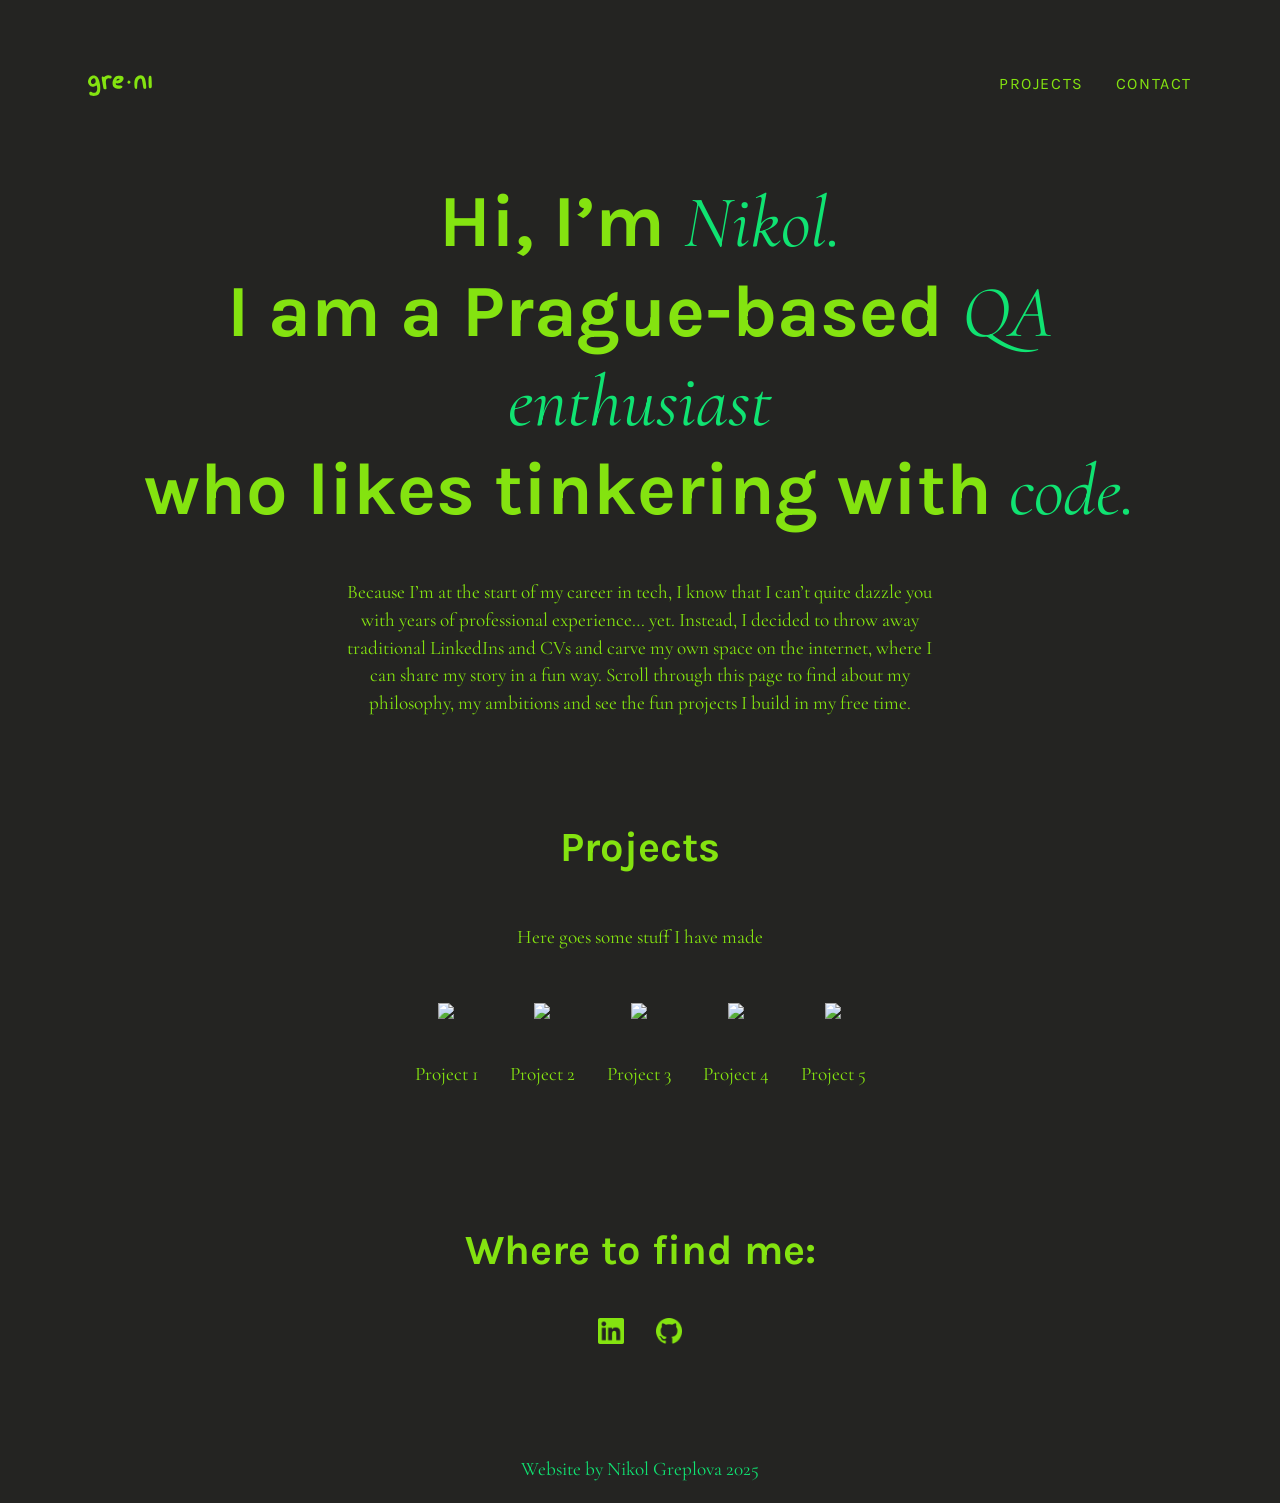
==== commit 5f4dddc4: "Socials links" ====
--- a/index.html
+++ b/index.html
@@ -6,6 +6,7 @@
   <link rel="preconnect" href="https://fonts.gstatic.com" crossorigin>
   <link href="https://fonts.googleapis.com/css2?family=Cormorant+Garamond:ital,wght@0,300..700;1,300..700&family=Karla:ital,wght@0,200..800;1,200..800&display=swap" rel="stylesheet">
   <title>Nikol Greplova | QA Engineer</title>
+  <link rel="icon" href="./resources/media/greni-favicon.png" type="image/png">
 </head>
 <body>
 
@@ -65,10 +66,18 @@
     </div>
 
     <div id="contact">
-        <h2>Where to find me:</h2>
-        <h5>linkedin I guess</h5>
-        <h5>maybe behance?</h5>
-    </div>
+        <div class="block">
+          <h2>Where to find me:</h2>
+          <div class="socials-icons">
+            <a href="https://www.linkedin.com/in/nikolgreplova/">
+              <img src="./resources/media/linkedin-icon.png"/>
+            </a>
+            <a href="https://github.com/gre-ni">
+              <img src="./resources/media/github-icon.png"/>
+            </a>
+          </div>
+        </div>
+      </div>
 
   </main>
 
--- a/resources/css/index.css
+++ b/resources/css/index.css
@@ -134,6 +134,17 @@
     text-align: center;
 }
 
+.socials-icons {
+    display: inline-flex;
+    margin-top: 1.6rem;
+    gap: 1rem;
+}
+
+.socials-icons img {
+    width: 1.6rem;
+    padding: 0.5rem;
+}
+
 /* Footer: */
 
 footer {
